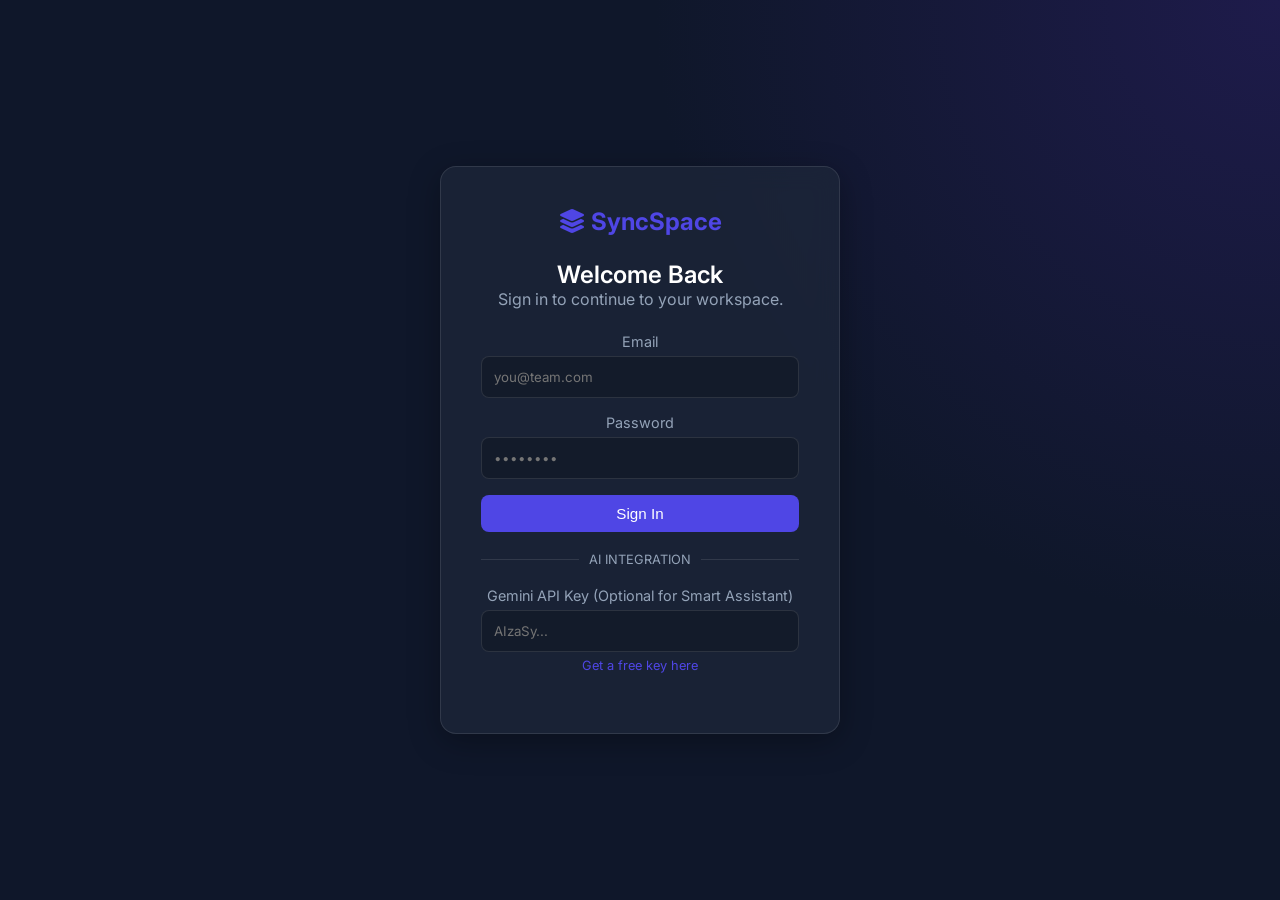
==== team_collab/index.html @ d3731aac "Add files via upload" ====
<!DOCTYPE html>
<html lang="en">
<head>
    <meta charset="UTF-8">
    <meta name="viewport" content="width=device-width, initial-scale=1.0">
    <title>SyncSpace - FinTech Product Delivery</title>
    <link rel="stylesheet" href="styles.css">
    <link href="https://fonts.googleapis.com/css2?family=Inter:wght@300;400;500;600;700&display=swap" rel="stylesheet">
    <link rel="stylesheet" href="https://cdnjs.cloudflare.com/ajax/libs/font-awesome/6.4.0/css/all.min.css">
</head>
<body>
    <div id="app">
        <!-- Auth View -->
        <main id="auth-view" class="view active" aria-label="Authentication">
            <div class="glass-panel auth-panel">
                <div class="logo">
                    <i class="fas fa-layer-group"></i> SyncSpace
                </div>
                <h2>Welcome Back</h2>
                <p>Sign in to continue to your workspace.</p>
                <div id="auth-error" class="error-message" aria-live="polite"></div>
                
                <form id="login-form">
                    <div class="input-group">
                        <label for="email">Email</label>
                        <input type="email" id="email" required autocomplete="email" placeholder="you@team.com">
                    </div>
                    <div class="input-group">
                        <label for="password">Password</label>
                        <input type="password" id="password" required autocomplete="current-password" placeholder="••••••••">
                    </div>
                    <button type="submit" class="btn btn-primary btn-block">Sign In</button>
                </form>
                
                <div class="divider"><span>AI INTEGRATION</span></div>
                
                <div class="input-group">
                    <label for="gemini-key">Gemini API Key (Optional for Smart Assistant)</label>
                    <input type="password" id="gemini-key" placeholder="AIzaSy...">
                </div>
                <p style="font-size: 0.8rem; color: var(--text-muted); margin-top: -10px; margin-bottom: 20px;">
                    <a href="https://aistudio.google.com/app/apikey" target="_blank">Get a free key here</a>
                </p>
            </div>
        </main>

        <!-- Dashboard View -->
        <main id="dashboard-view" class="view" aria-label="Dashboard">
            <nav class="sidebar glass-panel">
                <div class="logo">
                    <i class="fas fa-layer-group"></i> SyncSpace
                </div>
                <ul class="nav-links">
                    <li class="active"><a href="#" aria-label="Board"><i class="fas fa-columns"></i> Board</a></li>
                    <li><a href="#" aria-label="Team"><i class="fas fa-users"></i> Team</a></li>
                    <li><a href="#" aria-label="Settings"><i class="fas fa-cog"></i> Settings</a></li>
                </ul>
                <div class="user-profile">
                    <div class="avatar" id="user-avatar">
                        <i class="fas fa-user"></i>
                    </div>
                    <div class="user-info">
                        <span id="user-name">Loading...</span>
                        <button id="logout-btn" class="btn-text">Sign out</button>
                    </div>
                </div>
            </nav>

            <section class="content">
                <header class="topbar">
                    <div class="search-bar">
                        <i class="fas fa-search"></i>
                        <input type="text" placeholder="Search tasks..." aria-label="Search">
                    </div>
                    <div class="topbar-actions">
                        <button id="new-task-btn" class="btn btn-primary">
                            <i class="fas fa-plus"></i> New Task
                        </button>
                        <button id="toggle-assistant" class="btn btn-icon" aria-label="Toggle Smart Assistant">
                            <i class="fas fa-robot"></i>
                        </button>
                    </div>
                </header>

                <div class="board" id="kanban-board">
                    <div class="column" data-status="todo">
                        <h3 class="column-title">To Do <span class="count">0</span></h3>
                        <div class="task-list" id="list-todo"></div>
                    </div>
                    <div class="column" data-status="in-progress">
                        <h3 class="column-title">In Progress <span class="count">0</span></h3>
                        <div class="task-list" id="list-in-progress"></div>
                    </div>
                    <div class="column" data-status="review">
                        <h3 class="column-title">Review <span class="count">0</span></h3>
                        <div class="task-list" id="list-review"></div>
                    </div>
                    <div class="column" data-status="done">
                        <h3 class="column-title">Done <span class="count">0</span></h3>
                        <div class="task-list" id="list-done"></div>
                    </div>
                </div>
            </section>

            <!-- Smart Assistant Panel -->
            <aside id="assistant-panel" class="assistant-panel glass-panel hidden" aria-label="Smart Assistant">
                <div class="assistant-header">
                    <h3><i class="fas fa-magic"></i> AI Assistant</h3>
                    <button id="close-assistant" class="btn-icon"><i class="fas fa-times"></i></button>
                </div>
                <div class="assistant-messages" id="assistant-messages" aria-live="polite">
                    <div class="message ai">
                        Hi! I'm your SyncSpace AI assistant. I can help you break down tasks or summarize the board.
                    </div>
                </div>
                <div class="assistant-input">
                    <input type="text" id="assistant-query" placeholder="Ask me anything..." aria-label="Assistant input">
                    <button id="send-query" class="btn btn-primary"><i class="fas fa-paper-plane"></i></button>
                </div>
            </aside>
        </main>
    </div>

    <!-- Modals -->
    <div id="task-modal" class="modal hidden" aria-modal="true" role="dialog">
        <div class="modal-content glass-panel">
            <span class="close-modal">&times;</span>
            <h2 id="modal-title">Create Task</h2>
            <form id="task-form">
                <div class="input-group">
                    <label for="task-title">Title</label>
                    <input type="text" id="task-title" required>
                </div>
                <div class="input-group">
                    <label for="task-desc">Description</label>
                    <textarea id="task-desc" rows="3"></textarea>
                </div>
                <div class="input-group">
                    <label for="task-status">Status</label>
                    <select id="task-status">
                        <option value="todo">To Do</option>
                        <option value="in-progress">In Progress</option>
                        <option value="review">Review</option>
                        <option value="done">Done</option>
                    </select>
                </div>
                <div class="modal-actions">
                    <button type="button" class="btn btn-outline" id="ai-generate-desc">
                        <i class="fas fa-magic"></i> Auto-generate
                    </button>
                    <button type="submit" class="btn btn-primary">Save Task</button>
                </div>
            </form>
        </div>
    </div>

    <!-- App Logic -->
    <script src="app.js"></script>
</body>
</html>
---- team_collab/styles.css ----
/* Modern UI Design System */
:root {
    --primary: #4F46E5;
    --primary-hover: #4338CA;
    --bg-color: #0F172A;
    --surface: rgba(30, 41, 59, 0.7);
    --surface-border: rgba(255, 255, 255, 0.1);
    --text-main: #F8FAFC;
    --text-muted: #94A3B8;
    --danger: #EF4444;
    --success: #10B981;
    --warning: #F59E0B;
    
    /* Kanban Columns */
    --col-todo: rgba(148, 163, 184, 0.2);
    --col-progress: rgba(56, 189, 248, 0.2);
    --col-review: rgba(245, 158, 11, 0.2);
    --col-done: rgba(16, 185, 129, 0.2);
    
    --radius-lg: 16px;
    --radius-md: 8px;
    --transition: all 0.2s ease-in-out;
}

* {
    box-sizing: border-box;
    margin: 0;
    padding: 0;
}

body {
    font-family: 'Inter', sans-serif;
    background: var(--bg-color);
    background-image: radial-gradient(circle at top right, #1E1B4B 0%, transparent 40%),
                      radial-gradient(circle at bottom left, #0F172A 0%, transparent 40%);
    color: var(--text-main);
    min-height: 100vh;
    display: flex;
    overflow: hidden;
}

/* Typography */
h1, h2, h3, h4 { color: #fff; font-weight: 600; }
a { color: var(--primary); text-decoration: none; }

/* Layout Views */
.view {
    display: none;
    width: 100vw;
    height: 100vh;
}
.view.active {
    display: flex;
    animation: fadeIn 0.4s ease-out;
}
.hidden { display: none !important; }

/* Utilities */
.glass-panel {
    background: var(--surface);
    backdrop-filter: blur(12px);
    -webkit-backdrop-filter: blur(12px);
    border: 1px solid var(--surface-border);
    border-radius: var(--radius-lg);
    box-shadow: 0 8px 32px rgba(0, 0, 0, 0.3);
}

.btn {
    padding: 10px 16px;
    border-radius: var(--radius-md);
    border: none;
    font-weight: 500;
    cursor: pointer;
    transition: var(--transition);
    display: inline-flex;
    align-items: center;
    justify-content: center;
    gap: 8px;
    font-size: 0.95rem;
}
.btn-primary {
    background: var(--primary);
    color: white;
}
.btn-primary:hover {
    background: var(--primary-hover);
    transform: translateY(-1px);
    box-shadow: 0 4px 12px rgba(79, 70, 229, 0.3);
}
.btn-outline {
    background: transparent;
    border: 1px solid var(--surface-border);
    color: var(--text-main);
}
.btn-outline:hover {
    background: rgba(255, 255, 255, 0.05);
}
.btn-block { width: 100%; }
.btn-icon, .btn-text {
    background: transparent; border: none; color: var(--text-main); cursor: pointer;
}
.btn-text { color: var(--text-muted); font-size: 0.85rem; }
.btn-text:hover { color: var(--danger); }

/* Forms */
.input-group { margin-bottom: 16px; }
.input-group label {
    display: block; margin-bottom: 6px; font-size: 0.9rem; color: var(--text-muted);
}
.input-group input, .input-group textarea, .input-group select {
    width: 100%;
    padding: 12px;
    background: rgba(0, 0, 0, 0.2);
    border: 1px solid var(--surface-border);
    border-radius: var(--radius-md);
    color: white;
    font-family: inherit;
    transition: var(--transition);
}
.input-group input:focus, .input-group textarea:focus {
    outline: none;
    border-color: var(--primary);
    box-shadow: 0 0 0 2px rgba(79, 70, 229, 0.2);
}

/* Auth View */
#auth-view { justify-content: center; align-items: center; }
.auth-panel { padding: 40px; width: 100%; max-width: 400px; text-align: center; }
.auth-panel .logo { font-size: 1.5rem; font-weight: 700; margin-bottom: 24px; color: var(--primary); }
.auth-panel p { color: var(--text-muted); margin-bottom: 24px; }
.divider { display: flex; align-items: center; margin: 20px 0; color: var(--text-muted); font-size: 0.8rem; }
.divider::before, .divider::after { content: ''; flex: 1; border-bottom: 1px solid var(--surface-border); }
.divider span { padding: 0 10px; }

/* Dashboard Layout */
.sidebar {
    width: 260px;
    margin: 16px;
    padding: 24px 16px;
    display: flex;
    flex-direction: column;
}
.sidebar .logo { font-size: 1.25rem; font-weight: 700; margin-bottom: 32px; padding-left: 12px; }
.nav-links { list-style: none; flex: 1; }
.nav-links li a {
    display: flex; align-items: center; gap: 12px; padding: 12px;
    color: var(--text-muted); border-radius: var(--radius-md); transition: var(--transition);
}
.nav-links li.active a, .nav-links li a:hover {
    background: rgba(255, 255, 255, 0.05); color: white;
}
.user-profile {
    display: flex; align-items: center; gap: 12px; padding: 12px;
    border-top: 1px solid var(--surface-border); margin-top: auto;
}
.avatar { width: 36px; height: 36px; border-radius: 50%; background: var(--primary); display: flex; align-items: center; justify-content: center; font-size: 1.1rem; }

.content {
    flex: 1; display: flex; flex-direction: column; padding: 16px 16px 16px 0;
}
.topbar {
    display: flex; justify-content: space-between; align-items: center; margin-bottom: 24px;
}
.search-bar {
    display: flex; align-items: center; background: var(--surface); padding: 8px 16px;
    border-radius: 20px; border: 1px solid var(--surface-border); width: 300px; gap: 10px;
}
.search-bar input { background: transparent; border: none; color: white; outline: none; width: 100%; }
.topbar-actions { display: flex; gap: 12px; }

/* Kanban Board */
.board {
    display: flex; gap: 20px; flex: 1; overflow-x: auto; padding-bottom: 10px;
}
.column {
    flex: 1; min-width: 280px; background: var(--surface); border-radius: var(--radius-lg);
    display: flex; flex-direction: column; padding: 16px; border: 1px solid var(--surface-border);
}
.column-title {
    display: flex; justify-content: space-between; align-items: center; font-size: 1rem; margin-bottom: 16px; padding-bottom: 8px; border-bottom: 1px solid var(--surface-border);
}
.column-title .count {
    background: rgba(255,255,255,0.1); padding: 2px 8px; border-radius: 12px; font-size: 0.8rem;
}
.task-list { flex: 1; overflow-y: auto; display: flex; flex-direction: column; gap: 12px; min-height: 50px; }

/* Tasks */
.task-card {
    background: rgba(30, 41, 59, 0.9); border: 1px solid var(--surface-border);
    padding: 16px; border-radius: var(--radius-md); cursor: grab;
    transition: transform 0.2s, box-shadow 0.2s;
}
.task-card:hover { transform: translateY(-2px); box-shadow: 0 4px 12px rgba(0,0,0,0.2); }
.task-card:active { cursor: grabbing; }
.task-card h4 { font-size: 0.95rem; margin-bottom: 6px; }
.task-card p { font-size: 0.85rem; color: var(--text-muted); margin-bottom: 12px; display: -webkit-box; -webkit-line-clamp: 2; -webkit-box-orient: vertical; overflow: hidden; }
.task-meta { display: flex; justify-content: space-between; font-size: 0.75rem; color: var(--text-muted); }

/* Drag & Drop Visuals */
.task-list.drag-over { background: rgba(255,255,255,0.02); border-radius: var(--radius-md); }
.task-card.dragging { opacity: 0.5; }

/* Smart Assistant */
.assistant-panel {
    position: fixed; right: 24px; bottom: 24px; width: 350px; height: 500px;
    display: flex; flex-direction: column; z-index: 100;
}
.assistant-header {
    display: flex; justify-content: space-between; padding: 16px; border-bottom: 1px solid var(--surface-border);
}
.assistant-messages {
    flex: 1; padding: 16px; overflow-y: auto; display: flex; flex-direction: column; gap: 12px;
}
.message { padding: 12px; border-radius: 12px; max-width: 85%; font-size: 0.9rem; line-height: 1.4; }
.message.ai { background: rgba(79, 70, 229, 0.2); align-self: flex-start; border-bottom-left-radius: 4px; }
.message.user { background: rgba(255, 255, 255, 0.1); align-self: flex-end; border-bottom-right-radius: 4px; }
.assistant-input {
    display: flex; padding: 12px; border-top: 1px solid var(--surface-border); gap: 8px;
}
.assistant-input input {
    flex: 1; background: rgba(0,0,0,0.2); border: 1px solid var(--surface-border);
    border-radius: 20px; padding: 8px 16px; color: white; outline: none;
}

/* Modals */
.modal {
    position: fixed; top: 0; left: 0; width: 100vw; height: 100vh;
    background: rgba(0,0,0,0.5); display: flex; justify-content: center; align-items: center; z-index: 1000;
}
.modal-content {
    width: 100%; max-width: 500px; padding: 32px; position: relative; animation: slideUp 0.3s ease-out;
}
.close-modal {
    position: absolute; top: 16px; right: 24px; font-size: 1.5rem; cursor: pointer; color: var(--text-muted);
}
.modal-actions { display: flex; justify-content: space-between; margin-top: 24px; }

/* Animations */
@keyframes fadeIn { from { opacity: 0; } to { opacity: 1; } }
@keyframes slideUp { from { transform: translateY(20px); opacity: 0; } to { transform: translateY(0); opacity: 1; } }

/* Responsive */
@media (max-width: 768px) {
    .board { flex-direction: column; overflow-y: auto; }
    .column { min-height: 300px; }
    .sidebar { position: fixed; transform: translateX(-100%); z-index: 50; }
}
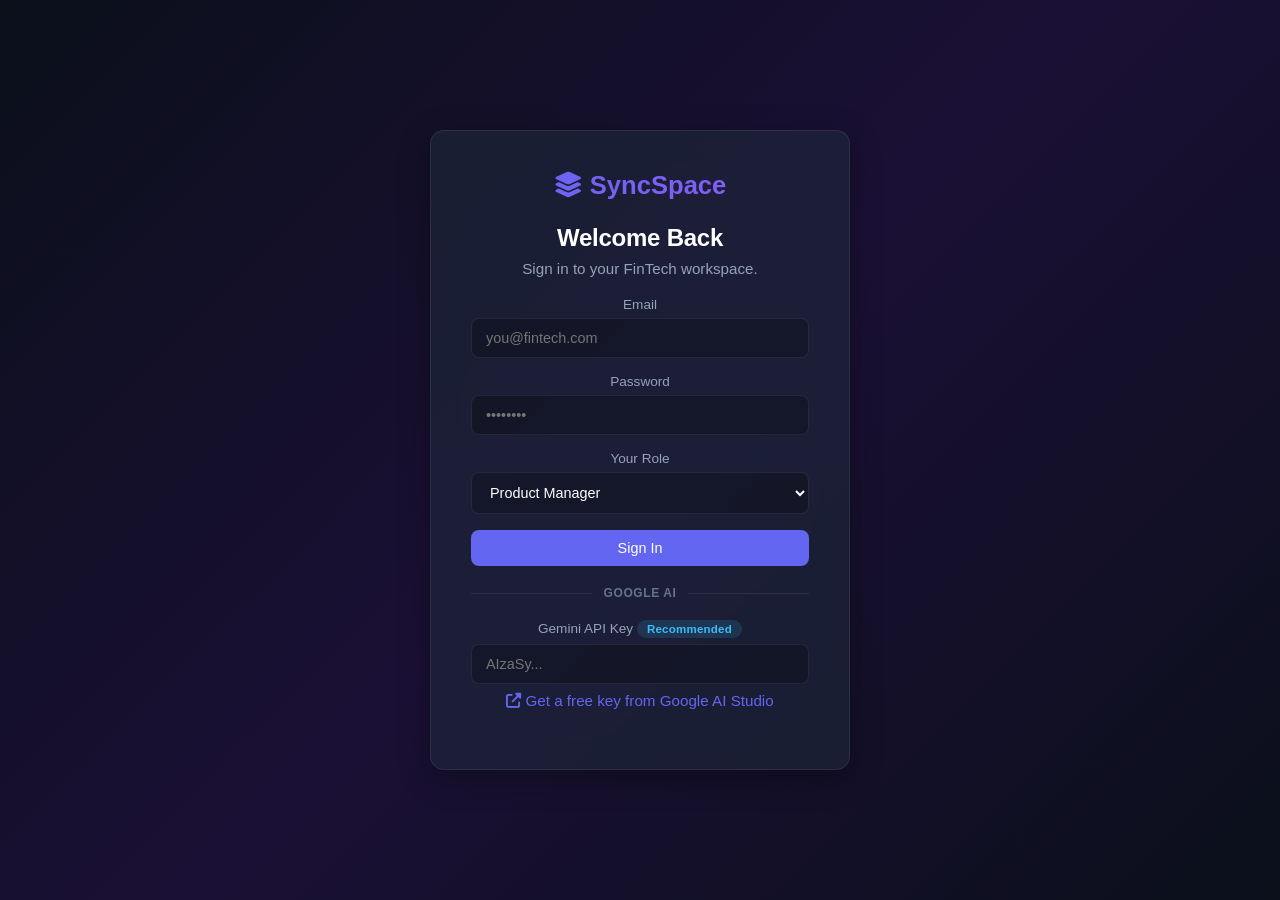
==== commit 0f1d016d: "Add files via upload Added new features and Gemini AI API Key for making the assistant real" ====
--- a/team_collab/index.html
+++ b/team_collab/index.html
@@ -3,156 +3,272 @@
 <head>
     <meta charset="UTF-8">
     <meta name="viewport" content="width=device-width, initial-scale=1.0">
-    <title>SyncSpace - FinTech Product Delivery</title>
+    <meta name="description" content="SyncSpace - FinTech Product Delivery Collaboration Tool for agile teams.">
+    <meta http-equiv="Content-Security-Policy" content="default-src 'self'; script-src 'self'; style-src 'self' https://fonts.googleapis.com https://cdnjs.cloudflare.com 'unsafe-inline'; font-src https://fonts.gstatic.com https://cdnjs.cloudflare.com; connect-src https://generativelanguage.googleapis.com https://translation.googleapis.com; img-src 'self' data:;">
+    <title>SyncSpace — FinTech Product Delivery Hub</title>
     <link rel="stylesheet" href="styles.css">
     <link href="https://fonts.googleapis.com/css2?family=Inter:wght@300;400;500;600;700&display=swap" rel="stylesheet">
     <link rel="stylesheet" href="https://cdnjs.cloudflare.com/ajax/libs/font-awesome/6.4.0/css/all.min.css">
 </head>
 <body>
     <div id="app">
-        <!-- Auth View -->
+
+        <!-- ======================== AUTH VIEW ======================== -->
         <main id="auth-view" class="view active" aria-label="Authentication">
             <div class="glass-panel auth-panel">
-                <div class="logo">
-                    <i class="fas fa-layer-group"></i> SyncSpace
-                </div>
-                <h2>Welcome Back</h2>
-                <p>Sign in to continue to your workspace.</p>
-                <div id="auth-error" class="error-message" aria-live="polite"></div>
-                
-                <form id="login-form">
+                <div class="logo"><i class="fas fa-layer-group"></i> SyncSpace</div>
+                <h1 class="auth-heading">Welcome Back</h1>
+                <p>Sign in to your FinTech workspace.</p>
+                <div id="auth-error" class="error-message" role="alert" aria-live="assertive"></div>
+
+                <form id="login-form" novalidate>
                     <div class="input-group">
-                        <label for="email">Email</label>
-                        <input type="email" id="email" required autocomplete="email" placeholder="you@team.com">
+                        <label for="login-email">Email</label>
+                        <input type="email" id="login-email" required autocomplete="email" placeholder="you@fintech.com" aria-required="true">
                     </div>
                     <div class="input-group">
-                        <label for="password">Password</label>
-                        <input type="password" id="password" required autocomplete="current-password" placeholder="••••••••">
-                    </div>
-                    <button type="submit" class="btn btn-primary btn-block">Sign In</button>
+                        <label for="login-password">Password</label>
+                        <input type="password" id="login-password" required autocomplete="current-password" placeholder="••••••••" minlength="6" aria-required="true">
+                    </div>
+                    <div class="input-group">
+                        <label for="login-role">Your Role</label>
+                        <select id="login-role" aria-required="true">
+                            <option value="product-manager">Product Manager</option>
+                            <option value="developer">Full-Stack Developer</option>
+                            <option value="compliance-officer">Compliance Officer</option>
+                            <option value="sre">Site Reliability Engineer</option>
+                        </select>
+                    </div>
+                    <button type="submit" id="login-submit-btn" class="btn btn-primary btn-block">Sign In</button>
                 </form>
-                
-                <div class="divider"><span>AI INTEGRATION</span></div>
-                
-                <div class="input-group">
-                    <label for="gemini-key">Gemini API Key (Optional for Smart Assistant)</label>
-                    <input type="password" id="gemini-key" placeholder="AIzaSy...">
-                </div>
-                <p style="font-size: 0.8rem; color: var(--text-muted); margin-top: -10px; margin-bottom: 20px;">
-                    <a href="https://aistudio.google.com/app/apikey" target="_blank">Get a free key here</a>
+
+                <div class="divider"><span>GOOGLE AI</span></div>
+                <div class="input-group">
+                    <label for="gemini-key">Gemini API Key <span class="badge badge-info">Recommended</span></label>
+                    <input type="password" id="gemini-key" placeholder="AIzaSy..." autocomplete="off">
+                </div>
+                <p class="hint-text">
+                    <a href="https://aistudio.google.com/app/apikey" target="_blank" rel="noopener noreferrer"><i class="fas fa-external-link-alt"></i> Get a free key from Google AI Studio</a>
                 </p>
             </div>
         </main>
 
-        <!-- Dashboard View -->
+        <!-- ======================== DASHBOARD VIEW ======================== -->
         <main id="dashboard-view" class="view" aria-label="Dashboard">
-            <nav class="sidebar glass-panel">
-                <div class="logo">
-                    <i class="fas fa-layer-group"></i> SyncSpace
-                </div>
-                <ul class="nav-links">
-                    <li class="active"><a href="#" aria-label="Board"><i class="fas fa-columns"></i> Board</a></li>
-                    <li><a href="#" aria-label="Team"><i class="fas fa-users"></i> Team</a></li>
-                    <li><a href="#" aria-label="Settings"><i class="fas fa-cog"></i> Settings</a></li>
+            <nav class="sidebar glass-panel" aria-label="Main Navigation">
+                <div class="logo"><i class="fas fa-layer-group"></i> SyncSpace</div>
+                <ul class="nav-links" role="tablist">
+                    <li role="tab" aria-selected="true" class="active" data-page="board"><a href="#board" id="nav-board"><i class="fas fa-columns"></i> Board</a></li>
+                    <li role="tab" aria-selected="false" data-page="team"><a href="#team" id="nav-team"><i class="fas fa-users"></i> Team</a></li>
+                    <li role="tab" aria-selected="false" data-page="settings"><a href="#settings" id="nav-settings"><i class="fas fa-cog"></i> Settings</a></li>
                 </ul>
                 <div class="user-profile">
-                    <div class="avatar" id="user-avatar">
-                        <i class="fas fa-user"></i>
-                    </div>
+                    <div class="avatar" id="user-avatar"><i class="fas fa-user"></i></div>
                     <div class="user-info">
                         <span id="user-name">Loading...</span>
-                        <button id="logout-btn" class="btn-text">Sign out</button>
+                        <span id="user-role" class="user-role-label"></span>
+                        <button id="logout-btn" class="btn-text" aria-label="Sign out">Sign out</button>
                     </div>
                 </div>
             </nav>
 
-            <section class="content">
+            <section class="content" id="content-area">
+
+                <!-- ---- TOPBAR ---- -->
                 <header class="topbar">
                     <div class="search-bar">
-                        <i class="fas fa-search"></i>
-                        <input type="text" placeholder="Search tasks..." aria-label="Search">
+                        <i class="fas fa-search" aria-hidden="true"></i>
+                        <input type="text" id="search-input" placeholder="Search tasks or @mention..." aria-label="Search tasks">
                     </div>
                     <div class="topbar-actions">
-                        <button id="new-task-btn" class="btn btn-primary">
-                            <i class="fas fa-plus"></i> New Task
-                        </button>
-                        <button id="toggle-assistant" class="btn btn-icon" aria-label="Toggle Smart Assistant">
-                            <i class="fas fa-robot"></i>
-                        </button>
+                        <button id="new-task-btn" class="btn btn-primary"><i class="fas fa-plus"></i> New Task</button>
+                        <button id="toggle-assistant" class="btn btn-accent" aria-label="Toggle Gemini AI Assistant"><i class="fas fa-robot"></i> AI</button>
                     </div>
                 </header>
 
-                <div class="board" id="kanban-board">
-                    <div class="column" data-status="todo">
-                        <h3 class="column-title">To Do <span class="count">0</span></h3>
-                        <div class="task-list" id="list-todo"></div>
-                    </div>
-                    <div class="column" data-status="in-progress">
-                        <h3 class="column-title">In Progress <span class="count">0</span></h3>
-                        <div class="task-list" id="list-in-progress"></div>
-                    </div>
-                    <div class="column" data-status="review">
-                        <h3 class="column-title">Review <span class="count">0</span></h3>
-                        <div class="task-list" id="list-review"></div>
-                    </div>
-                    <div class="column" data-status="done">
-                        <h3 class="column-title">Done <span class="count">0</span></h3>
-                        <div class="task-list" id="list-done"></div>
-                    </div>
-                </div>
+                <!-- ---- PAGE: BOARD ---- -->
+                <div class="page active" id="page-board" role="tabpanel" aria-labelledby="nav-board">
+                    <div class="board" id="kanban-board">
+                        <div class="column col-todo" data-status="todo">
+                            <h3 class="column-title"><span class="col-dot dot-todo"></span> To Do <span class="count" id="count-todo">0</span></h3>
+                            <div class="task-list" id="list-todo" role="list" aria-label="To Do tasks"></div>
+                        </div>
+                        <div class="column col-progress" data-status="in-progress">
+                            <h3 class="column-title"><span class="col-dot dot-progress"></span> In Progress <span class="count" id="count-in-progress">0</span></h3>
+                            <div class="task-list" id="list-in-progress" role="list" aria-label="In Progress tasks"></div>
+                        </div>
+                        <div class="column col-review" data-status="review">
+                            <h3 class="column-title"><span class="col-dot dot-review"></span> Review <span class="count" id="count-review">0</span></h3>
+                            <div class="task-list" id="list-review" role="list" aria-label="Review tasks"></div>
+                        </div>
+                        <div class="column col-done" data-status="done">
+                            <h3 class="column-title"><span class="col-dot dot-done"></span> Done <span class="count" id="count-done">0</span></h3>
+                            <div class="task-list" id="list-done" role="list" aria-label="Done tasks"></div>
+                        </div>
+                    </div>
+                </div>
+
+                <!-- ---- PAGE: TEAM ---- -->
+                <div class="page" id="page-team" role="tabpanel" aria-labelledby="nav-team">
+                    <h2 class="page-heading"><i class="fas fa-users"></i> Team Members</h2>
+                    <p class="page-subtitle">Your FinTech collaboration squad.</p>
+                    <div class="team-grid" id="team-grid">
+                        <!-- Populated by JS -->
+                    </div>
+
+                    <h2 class="page-heading mt-32"><i class="fas fa-history"></i> Activity Log</h2>
+                    <div class="activity-log glass-panel" id="activity-log" aria-live="polite">
+                        <!-- Populated by JS -->
+                    </div>
+                </div>
+
+                <!-- ---- PAGE: SETTINGS ---- -->
+                <div class="page" id="page-settings" role="tabpanel" aria-labelledby="nav-settings">
+                    <h2 class="page-heading"><i class="fas fa-cog"></i> Settings</h2>
+                    <p class="page-subtitle">Configure your SyncSpace workspace.</p>
+
+                    <div class="settings-grid">
+                        <div class="settings-card glass-panel">
+                            <h3><i class="fas fa-key"></i> Gemini API Key</h3>
+                            <p>Update your Google Gemini API key for the AI Smart Assistant.</p>
+                            <div class="input-group">
+                                <input type="password" id="settings-gemini-key" placeholder="AIzaSy..." autocomplete="off">
+                            </div>
+                            <button id="save-gemini-key" class="btn btn-primary">Save Key</button>
+                            <span id="key-status" class="key-status"></span>
+                        </div>
+
+                        <div class="settings-card glass-panel">
+                            <h3><i class="fas fa-language"></i> Google Translate</h3>
+                            <p>Enable real-time translation of task descriptions using Google Cloud Translation API for global FinTech teams.</p>
+                            <div class="input-group">
+                                <label for="translate-lang">Translate tasks to:</label>
+                                <select id="translate-lang">
+                                    <option value="">Disabled</option>
+                                    <option value="es">Spanish</option>
+                                    <option value="fr">French</option>
+                                    <option value="de">German</option>
+                                    <option value="hi">Hindi</option>
+                                    <option value="ja">Japanese</option>
+                                    <option value="zh">Chinese (Simplified)</option>
+                                </select>
+                            </div>
+                        </div>
+
+                        <div class="settings-card glass-panel">
+                            <h3><i class="fas fa-shield-alt"></i> Security</h3>
+                            <p>Content Security Policy (CSP) headers are enforced to prevent XSS and injection attacks. All user inputs are sanitized on render.</p>
+                            <div class="security-badges">
+                                <span class="badge badge-success"><i class="fas fa-check"></i> CSP Active</span>
+                                <span class="badge badge-success"><i class="fas fa-check"></i> XSS Protection</span>
+                                <span class="badge badge-success"><i class="fas fa-check"></i> Input Sanitization</span>
+                                <span class="badge badge-success"><i class="fas fa-check"></i> Prompt Injection Guard</span>
+                            </div>
+                        </div>
+
+                        <div class="settings-card glass-panel">
+                            <h3><i class="fas fa-database"></i> Data Management</h3>
+                            <p>Your data is stored locally in the browser. Export or clear all workspace data.</p>
+                            <div class="settings-actions">
+                                <button id="export-data" class="btn btn-outline"><i class="fas fa-download"></i> Export JSON</button>
+                                <button id="clear-data" class="btn btn-danger"><i class="fas fa-trash"></i> Clear All Data</button>
+                            </div>
+                        </div>
+                    </div>
+                </div>
+
             </section>
 
-            <!-- Smart Assistant Panel -->
-            <aside id="assistant-panel" class="assistant-panel glass-panel hidden" aria-label="Smart Assistant">
+            <!-- ---- SMART ASSISTANT PANEL ---- -->
+            <aside id="assistant-panel" class="assistant-panel glass-panel hidden" aria-label="Gemini AI Smart Assistant">
                 <div class="assistant-header">
-                    <h3><i class="fas fa-magic"></i> AI Assistant</h3>
-                    <button id="close-assistant" class="btn-icon"><i class="fas fa-times"></i></button>
+                    <h3><i class="fas fa-robot"></i> Gemini AI Assistant</h3>
+                    <button id="close-assistant" class="btn-icon" aria-label="Close assistant"><i class="fas fa-times"></i></button>
                 </div>
                 <div class="assistant-messages" id="assistant-messages" aria-live="polite">
                     <div class="message ai">
-                        Hi! I'm your SyncSpace AI assistant. I can help you break down tasks or summarize the board.
+                        <strong>Hi!</strong> I'm your SyncSpace AI assistant powered by <strong>Google Gemini</strong>. I can:<br>
+                        • Summarize the board<br>
+                        • Break down tasks into sub-tasks<br>
+                        • Translate tasks for global teams<br>
+                        • Detect compliance risks<br>
+                        Type a message to get started!
                     </div>
                 </div>
                 <div class="assistant-input">
-                    <input type="text" id="assistant-query" placeholder="Ask me anything..." aria-label="Assistant input">
-                    <button id="send-query" class="btn btn-primary"><i class="fas fa-paper-plane"></i></button>
+                    <input type="text" id="assistant-query" placeholder="Ask Gemini anything..." aria-label="Chat with Gemini AI">
+                    <button id="send-query" class="btn btn-primary" aria-label="Send message"><i class="fas fa-paper-plane"></i></button>
                 </div>
             </aside>
         </main>
     </div>
 
-    <!-- Modals -->
-    <div id="task-modal" class="modal hidden" aria-modal="true" role="dialog">
+    <!-- ======================== MODALS ======================== -->
+
+    <!-- Create/Edit Task Modal -->
+    <div id="task-modal" class="modal hidden" aria-modal="true" role="dialog" aria-labelledby="modal-title">
         <div class="modal-content glass-panel">
-            <span class="close-modal">&times;</span>
+            <button class="close-modal" aria-label="Close modal">&times;</button>
             <h2 id="modal-title">Create Task</h2>
-            <form id="task-form">
+            <form id="task-form" novalidate>
                 <div class="input-group">
                     <label for="task-title">Title</label>
-                    <input type="text" id="task-title" required>
+                    <input type="text" id="task-title" required maxlength="120" aria-required="true">
                 </div>
                 <div class="input-group">
                     <label for="task-desc">Description</label>
-                    <textarea id="task-desc" rows="3"></textarea>
-                </div>
-                <div class="input-group">
-                    <label for="task-status">Status</label>
-                    <select id="task-status">
-                        <option value="todo">To Do</option>
-                        <option value="in-progress">In Progress</option>
-                        <option value="review">Review</option>
-                        <option value="done">Done</option>
+                    <textarea id="task-desc" rows="3" maxlength="2000"></textarea>
+                </div>
+                <div class="form-row">
+                    <div class="input-group flex-1">
+                        <label for="task-status">Status</label>
+                        <select id="task-status">
+                            <option value="todo">To Do</option>
+                            <option value="in-progress">In Progress</option>
+                            <option value="review">Review</option>
+                            <option value="done">Done</option>
+                        </select>
+                    </div>
+                    <div class="input-group flex-1">
+                        <label for="task-priority">Priority</label>
+                        <select id="task-priority">
+                            <option value="low">Low</option>
+                            <option value="medium" selected>Medium</option>
+                            <option value="high">High</option>
+                            <option value="critical">Critical</option>
+                        </select>
+                    </div>
+                </div>
+                <div class="input-group">
+                    <label for="task-assignee">Assign To</label>
+                    <select id="task-assignee">
+                        <!-- Populated by JS with team members -->
                     </select>
                 </div>
+                <div class="input-group">
+                    <label for="task-tags">Tag Members (comma separated @names)</label>
+                    <input type="text" id="task-tags" placeholder="@ananya, @rahul" maxlength="200">
+                </div>
                 <div class="modal-actions">
-                    <button type="button" class="btn btn-outline" id="ai-generate-desc">
-                        <i class="fas fa-magic"></i> Auto-generate
-                    </button>
+                    <button type="button" class="btn btn-accent" id="ai-generate-desc"><i class="fas fa-magic"></i> AI Generate</button>
                     <button type="submit" class="btn btn-primary">Save Task</button>
                 </div>
             </form>
         </div>
     </div>
+
+    <!-- Task Detail Modal -->
+    <div id="detail-modal" class="modal hidden" aria-modal="true" role="dialog" aria-labelledby="detail-modal-title">
+        <div class="modal-content glass-panel modal-wide">
+            <button class="close-detail-modal" aria-label="Close modal">&times;</button>
+            <div id="detail-modal-body">
+                <!-- Populated by JS -->
+            </div>
+        </div>
+    </div>
+
+    <!-- Toast Container -->
+    <div id="toast-container" aria-live="polite" aria-atomic="true"></div>
 
     <!-- App Logic -->
     <script src="app.js"></script>
--- a/team_collab/styles.css
+++ b/team_collab/styles.css
@@ -1,247 +1,358 @@
-/* Modern UI Design System */
+/* ===================================================================
+   SyncSpace Design System — FinTech Product Delivery Hub
+   Modern glassmorphism with premium micro-animations.
+   =================================================================== */
+
+/* --- Design Tokens --- */
 :root {
-    --primary: #4F46E5;
-    --primary-hover: #4338CA;
-    --bg-color: #0F172A;
-    --surface: rgba(30, 41, 59, 0.7);
-    --surface-border: rgba(255, 255, 255, 0.1);
-    --text-main: #F8FAFC;
+    --primary: #6366F1;
+    --primary-hover: #4F46E5;
+    --primary-glow: rgba(99, 102, 241, 0.25);
+    --accent: #8B5CF6;
+    --accent-hover: #7C3AED;
+
+    --bg-color: #0B0F1A;
+    --bg-gradient: linear-gradient(135deg, #0B0F1A 0%, #1A1035 50%, #0B0F1A 100%);
+    --surface: rgba(30, 41, 59, 0.6);
+    --surface-hover: rgba(30, 41, 59, 0.85);
+    --surface-border: rgba(255, 255, 255, 0.08);
+    --surface-border-hover: rgba(255, 255, 255, 0.15);
+
+    --text-main: #F1F5F9;
     --text-muted: #94A3B8;
+    --text-dim: #64748B;
+
     --danger: #EF4444;
+    --danger-bg: rgba(239, 68, 68, 0.15);
     --success: #10B981;
+    --success-bg: rgba(16, 185, 129, 0.15);
     --warning: #F59E0B;
-    
-    /* Kanban Columns */
-    --col-todo: rgba(148, 163, 184, 0.2);
-    --col-progress: rgba(56, 189, 248, 0.2);
-    --col-review: rgba(245, 158, 11, 0.2);
-    --col-done: rgba(16, 185, 129, 0.2);
-    
-    --radius-lg: 16px;
+    --warning-bg: rgba(245, 158, 11, 0.15);
+    --info: #38BDF8;
+    --info-bg: rgba(56, 189, 248, 0.15);
+
+    --priority-low: #94A3B8;
+    --priority-medium: #F59E0B;
+    --priority-high: #F97316;
+    --priority-critical: #EF4444;
+
+    --radius-xl: 20px;
+    --radius-lg: 14px;
     --radius-md: 8px;
-    --transition: all 0.2s ease-in-out;
-}
-
-* {
-    box-sizing: border-box;
-    margin: 0;
-    padding: 0;
-}
+    --radius-sm: 4px;
+
+    --shadow-sm: 0 2px 8px rgba(0,0,0,0.2);
+    --shadow-md: 0 8px 32px rgba(0,0,0,0.3);
+    --shadow-lg: 0 16px 48px rgba(0,0,0,0.4);
+    --shadow-glow: 0 0 20px var(--primary-glow);
+
+    --transition-fast: all 0.15s ease;
+    --transition: all 0.25s cubic-bezier(0.4, 0, 0.2, 1);
+    --transition-slow: all 0.4s cubic-bezier(0.4, 0, 0.2, 1);
+}
+
+/* --- Reset & Base --- */
+*, *::before, *::after { box-sizing: border-box; margin: 0; padding: 0; }
 
 body {
-    font-family: 'Inter', sans-serif;
+    font-family: 'Inter', -apple-system, BlinkMacSystemFont, sans-serif;
     background: var(--bg-color);
-    background-image: radial-gradient(circle at top right, #1E1B4B 0%, transparent 40%),
-                      radial-gradient(circle at bottom left, #0F172A 0%, transparent 40%);
+    background-image: var(--bg-gradient);
     color: var(--text-main);
     min-height: 100vh;
     display: flex;
     overflow: hidden;
-}
-
-/* Typography */
-h1, h2, h3, h4 { color: #fff; font-weight: 600; }
-a { color: var(--primary); text-decoration: none; }
-
-/* Layout Views */
-.view {
-    display: none;
-    width: 100vw;
-    height: 100vh;
-}
-.view.active {
-    display: flex;
-    animation: fadeIn 0.4s ease-out;
-}
+    -webkit-font-smoothing: antialiased;
+    -moz-osx-font-smoothing: grayscale;
+}
+
+h1, h2, h3, h4 { color: #fff; font-weight: 600; letter-spacing: -0.01em; }
+a { color: var(--primary); text-decoration: none; transition: var(--transition-fast); }
+a:hover { color: var(--accent); }
+a:focus-visible, button:focus-visible, input:focus-visible, select:focus-visible, textarea:focus-visible {
+    outline: 2px solid var(--primary);
+    outline-offset: 2px;
+}
+
+/* --- Layout Views --- */
+.view { display: none; width: 100vw; height: 100vh; }
+.view.active { display: flex; animation: fadeIn 0.5s ease-out; }
 .hidden { display: none !important; }
 
-/* Utilities */
+/* --- Utilities --- */
 .glass-panel {
     background: var(--surface);
-    backdrop-filter: blur(12px);
-    -webkit-backdrop-filter: blur(12px);
+    backdrop-filter: blur(16px);
+    -webkit-backdrop-filter: blur(16px);
     border: 1px solid var(--surface-border);
     border-radius: var(--radius-lg);
-    box-shadow: 0 8px 32px rgba(0, 0, 0, 0.3);
-}
-
+    box-shadow: var(--shadow-md);
+}
+.mt-32 { margin-top: 32px; }
+.flex-1 { flex: 1; }
+
+/* --- Buttons --- */
 .btn {
-    padding: 10px 16px;
-    border-radius: var(--radius-md);
-    border: none;
-    font-weight: 500;
-    cursor: pointer;
-    transition: var(--transition);
-    display: inline-flex;
-    align-items: center;
-    justify-content: center;
-    gap: 8px;
-    font-size: 0.95rem;
-}
-.btn-primary {
-    background: var(--primary);
-    color: white;
-}
-.btn-primary:hover {
-    background: var(--primary-hover);
-    transform: translateY(-1px);
-    box-shadow: 0 4px 12px rgba(79, 70, 229, 0.3);
-}
-.btn-outline {
-    background: transparent;
-    border: 1px solid var(--surface-border);
-    color: var(--text-main);
-}
-.btn-outline:hover {
-    background: rgba(255, 255, 255, 0.05);
-}
+    padding: 10px 18px; border-radius: var(--radius-md); border: none;
+    font-weight: 500; cursor: pointer; transition: var(--transition);
+    display: inline-flex; align-items: center; justify-content: center;
+    gap: 8px; font-size: 0.9rem; font-family: inherit;
+}
+.btn:active { transform: scale(0.97); }
+.btn-primary { background: var(--primary); color: #fff; }
+.btn-primary:hover { background: var(--primary-hover); transform: translateY(-1px); box-shadow: var(--shadow-glow); }
+.btn-accent { background: var(--accent); color: #fff; }
+.btn-accent:hover { background: var(--accent-hover); transform: translateY(-1px); }
+.btn-outline { background: transparent; border: 1px solid var(--surface-border); color: var(--text-main); }
+.btn-outline:hover { background: rgba(255,255,255,0.05); border-color: var(--surface-border-hover); }
+.btn-danger { background: var(--danger); color: #fff; }
+.btn-danger:hover { background: #DC2626; }
 .btn-block { width: 100%; }
-.btn-icon, .btn-text {
-    background: transparent; border: none; color: var(--text-main); cursor: pointer;
-}
-.btn-text { color: var(--text-muted); font-size: 0.85rem; }
+.btn-sm { padding: 6px 12px; font-size: 0.8rem; }
+.btn-icon, .btn-text { background: transparent; border: none; color: var(--text-main); cursor: pointer; transition: var(--transition-fast); font-family: inherit; }
+.btn-text { color: var(--text-muted); font-size: 0.8rem; }
 .btn-text:hover { color: var(--danger); }
-
-/* Forms */
+.btn-icon:hover { color: var(--primary); }
+
+/* --- Badges --- */
+.badge {
+    display: inline-flex; align-items: center; gap: 4px;
+    padding: 3px 10px; border-radius: 20px; font-size: 0.72rem; font-weight: 600; letter-spacing: 0.02em;
+}
+.badge-success { background: var(--success-bg); color: var(--success); }
+.badge-warning { background: var(--warning-bg); color: var(--warning); }
+.badge-danger { background: var(--danger-bg); color: var(--danger); }
+.badge-info { background: var(--info-bg); color: var(--info); }
+.badge-role { background: rgba(99, 102, 241, 0.15); color: var(--primary); }
+
+/* --- Forms --- */
 .input-group { margin-bottom: 16px; }
 .input-group label {
-    display: block; margin-bottom: 6px; font-size: 0.9rem; color: var(--text-muted);
+    display: block; margin-bottom: 6px; font-size: 0.85rem; color: var(--text-muted); font-weight: 500;
 }
 .input-group input, .input-group textarea, .input-group select {
-    width: 100%;
-    padding: 12px;
-    background: rgba(0, 0, 0, 0.2);
-    border: 1px solid var(--surface-border);
-    border-radius: var(--radius-md);
-    color: white;
-    font-family: inherit;
+    width: 100%; padding: 11px 14px;
+    background: rgba(0,0,0,0.25); border: 1px solid var(--surface-border);
+    border-radius: var(--radius-md); color: #fff; font-family: inherit; font-size: 0.9rem;
     transition: var(--transition);
 }
-.input-group input:focus, .input-group textarea:focus {
-    outline: none;
-    border-color: var(--primary);
-    box-shadow: 0 0 0 2px rgba(79, 70, 229, 0.2);
-}
-
-/* Auth View */
+.input-group input:focus, .input-group textarea:focus, .input-group select:focus {
+    outline: none; border-color: var(--primary); box-shadow: 0 0 0 3px var(--primary-glow);
+}
+.input-group select { cursor: pointer; }
+.form-row { display: flex; gap: 16px; }
+.hint-text { font-size: 0.78rem; color: var(--text-dim); margin-top: -8px; margin-bottom: 16px; }
+
+/* --- Auth View --- */
 #auth-view { justify-content: center; align-items: center; }
-.auth-panel { padding: 40px; width: 100%; max-width: 400px; text-align: center; }
-.auth-panel .logo { font-size: 1.5rem; font-weight: 700; margin-bottom: 24px; color: var(--primary); }
-.auth-panel p { color: var(--text-muted); margin-bottom: 24px; }
-.divider { display: flex; align-items: center; margin: 20px 0; color: var(--text-muted); font-size: 0.8rem; }
+.auth-panel { padding: 40px; width: 100%; max-width: 420px; text-align: center; }
+.auth-panel .logo { font-size: 1.6rem; font-weight: 700; margin-bottom: 24px; background: linear-gradient(135deg, var(--primary), var(--accent)); -webkit-background-clip: text; -webkit-text-fill-color: transparent; background-clip: text; }
+.auth-panel p { color: var(--text-muted); margin-bottom: 20px; font-size: 0.95rem; }
+.auth-heading { font-size: 1.5rem; margin-bottom: 8px; }
+.divider { display: flex; align-items: center; margin: 20px 0; color: var(--text-dim); font-size: 0.75rem; font-weight: 600; letter-spacing: 0.05em; }
 .divider::before, .divider::after { content: ''; flex: 1; border-bottom: 1px solid var(--surface-border); }
-.divider span { padding: 0 10px; }
-
-/* Dashboard Layout */
+.divider span { padding: 0 12px; }
+
+/* --- Sidebar --- */
 .sidebar {
-    width: 260px;
-    margin: 16px;
-    padding: 24px 16px;
-    display: flex;
-    flex-direction: column;
-}
-.sidebar .logo { font-size: 1.25rem; font-weight: 700; margin-bottom: 32px; padding-left: 12px; }
+    width: 260px; margin: 12px; padding: 24px 14px;
+    display: flex; flex-direction: column;
+    border-right: 1px solid var(--surface-border);
+}
+.sidebar .logo {
+    font-size: 1.2rem; font-weight: 700; margin-bottom: 32px; padding-left: 12px;
+    background: linear-gradient(135deg, var(--primary), var(--accent)); -webkit-background-clip: text; -webkit-text-fill-color: transparent; background-clip: text;
+}
 .nav-links { list-style: none; flex: 1; }
 .nav-links li a {
-    display: flex; align-items: center; gap: 12px; padding: 12px;
-    color: var(--text-muted); border-radius: var(--radius-md); transition: var(--transition);
-}
-.nav-links li.active a, .nav-links li a:hover {
-    background: rgba(255, 255, 255, 0.05); color: white;
-}
+    display: flex; align-items: center; gap: 12px; padding: 11px 14px;
+    color: var(--text-muted); border-radius: var(--radius-md); transition: var(--transition); font-size: 0.9rem; font-weight: 500;
+}
+.nav-links li.active a, .nav-links li a:hover { background: rgba(99, 102, 241, 0.1); color: white; }
+.nav-links li.active a { border-left: 3px solid var(--primary); }
+
 .user-profile {
-    display: flex; align-items: center; gap: 12px; padding: 12px;
+    display: flex; align-items: center; gap: 12px; padding: 14px;
     border-top: 1px solid var(--surface-border); margin-top: auto;
 }
-.avatar { width: 36px; height: 36px; border-radius: 50%; background: var(--primary); display: flex; align-items: center; justify-content: center; font-size: 1.1rem; }
-
-.content {
-    flex: 1; display: flex; flex-direction: column; padding: 16px 16px 16px 0;
-}
-.topbar {
-    display: flex; justify-content: space-between; align-items: center; margin-bottom: 24px;
-}
+.avatar {
+    width: 38px; height: 38px; border-radius: 50%;
+    background: linear-gradient(135deg, var(--primary), var(--accent));
+    display: flex; align-items: center; justify-content: center; font-size: 1rem; color: #fff; flex-shrink: 0;
+}
+.user-role-label { display: block; font-size: 0.72rem; color: var(--text-dim); margin-top: 2px; }
+
+/* --- Content Area --- */
+.content { flex: 1; display: flex; flex-direction: column; padding: 12px 16px 12px 8px; overflow: hidden; }
+.topbar { display: flex; justify-content: space-between; align-items: center; margin-bottom: 20px; flex-shrink: 0; }
 .search-bar {
-    display: flex; align-items: center; background: var(--surface); padding: 8px 16px;
-    border-radius: 20px; border: 1px solid var(--surface-border); width: 300px; gap: 10px;
-}
-.search-bar input { background: transparent; border: none; color: white; outline: none; width: 100%; }
-.topbar-actions { display: flex; gap: 12px; }
-
-/* Kanban Board */
-.board {
-    display: flex; gap: 20px; flex: 1; overflow-x: auto; padding-bottom: 10px;
-}
+    display: flex; align-items: center; background: var(--surface); padding: 9px 16px;
+    border-radius: 24px; border: 1px solid var(--surface-border); width: 320px; gap: 10px; transition: var(--transition);
+}
+.search-bar:focus-within { border-color: var(--primary); box-shadow: 0 0 0 3px var(--primary-glow); }
+.search-bar input { background: transparent; border: none; color: white; outline: none; width: 100%; font-size: 0.9rem; }
+.topbar-actions { display: flex; gap: 10px; }
+
+/* --- Pages --- */
+.page { display: none; flex: 1; overflow-y: auto; animation: fadeIn 0.3s ease-out; }
+.page.active { display: flex; flex-direction: column; }
+.page-heading { font-size: 1.3rem; margin-bottom: 6px; display: flex; align-items: center; gap: 10px; }
+.page-subtitle { color: var(--text-muted); margin-bottom: 24px; font-size: 0.9rem; }
+
+/* --- Kanban Board --- */
+.board { display: flex; gap: 16px; flex: 1; overflow-x: auto; padding-bottom: 8px; }
 .column {
-    flex: 1; min-width: 280px; background: var(--surface); border-radius: var(--radius-lg);
-    display: flex; flex-direction: column; padding: 16px; border: 1px solid var(--surface-border);
+    flex: 1; min-width: 270px; background: var(--surface); border-radius: var(--radius-lg);
+    display: flex; flex-direction: column; padding: 14px; border: 1px solid var(--surface-border);
+    transition: var(--transition);
 }
 .column-title {
-    display: flex; justify-content: space-between; align-items: center; font-size: 1rem; margin-bottom: 16px; padding-bottom: 8px; border-bottom: 1px solid var(--surface-border);
+    display: flex; align-items: center; gap: 8px; font-size: 0.9rem; font-weight: 600;
+    margin-bottom: 14px; padding-bottom: 10px; border-bottom: 1px solid var(--surface-border);
 }
 .column-title .count {
-    background: rgba(255,255,255,0.1); padding: 2px 8px; border-radius: 12px; font-size: 0.8rem;
-}
-.task-list { flex: 1; overflow-y: auto; display: flex; flex-direction: column; gap: 12px; min-height: 50px; }
-
-/* Tasks */
+    margin-left: auto; background: rgba(255,255,255,0.08); padding: 2px 10px; border-radius: 12px; font-size: 0.75rem; font-weight: 600;
+}
+.col-dot { width: 10px; height: 10px; border-radius: 50%; flex-shrink: 0; }
+.dot-todo { background: var(--text-muted); }
+.dot-progress { background: var(--info); }
+.dot-review { background: var(--warning); }
+.dot-done { background: var(--success); }
+.task-list { flex: 1; overflow-y: auto; display: flex; flex-direction: column; gap: 10px; min-height: 60px; padding: 4px; }
+
+/* --- Task Cards --- */
 .task-card {
-    background: rgba(30, 41, 59, 0.9); border: 1px solid var(--surface-border);
-    padding: 16px; border-radius: var(--radius-md); cursor: grab;
-    transition: transform 0.2s, box-shadow 0.2s;
-}
-.task-card:hover { transform: translateY(-2px); box-shadow: 0 4px 12px rgba(0,0,0,0.2); }
+    background: var(--surface-hover); border: 1px solid var(--surface-border);
+    padding: 14px; border-radius: var(--radius-md); cursor: grab;
+    transition: var(--transition); position: relative;
+}
+.task-card:hover { transform: translateY(-2px); box-shadow: var(--shadow-sm); border-color: var(--surface-border-hover); }
 .task-card:active { cursor: grabbing; }
-.task-card h4 { font-size: 0.95rem; margin-bottom: 6px; }
-.task-card p { font-size: 0.85rem; color: var(--text-muted); margin-bottom: 12px; display: -webkit-box; -webkit-line-clamp: 2; -webkit-box-orient: vertical; overflow: hidden; }
-.task-meta { display: flex; justify-content: space-between; font-size: 0.75rem; color: var(--text-muted); }
-
-/* Drag & Drop Visuals */
-.task-list.drag-over { background: rgba(255,255,255,0.02); border-radius: var(--radius-md); }
-.task-card.dragging { opacity: 0.5; }
-
-/* Smart Assistant */
+.task-card h4 { font-size: 0.88rem; margin-bottom: 5px; line-height: 1.3; }
+.task-card p { font-size: 0.8rem; color: var(--text-muted); margin-bottom: 10px; display: -webkit-box; -webkit-line-clamp: 2; -webkit-box-orient: vertical; overflow: hidden; line-height: 1.4; }
+.task-meta { display: flex; justify-content: space-between; align-items: center; font-size: 0.72rem; color: var(--text-dim); gap: 8px; flex-wrap: wrap; }
+.task-priority {
+    padding: 2px 8px; border-radius: 10px; font-size: 0.68rem; font-weight: 700; text-transform: uppercase; letter-spacing: 0.04em;
+}
+.priority-low { background: rgba(148,163,184,0.15); color: var(--priority-low); }
+.priority-medium { background: var(--warning-bg); color: var(--priority-medium); }
+.priority-high { background: rgba(249,115,22,0.15); color: var(--priority-high); }
+.priority-critical { background: var(--danger-bg); color: var(--priority-critical); animation: pulse-critical 2s infinite; }
+@keyframes pulse-critical { 0%,100% { opacity: 1; } 50% { opacity: 0.7; } }
+.task-tags { display: flex; gap: 4px; flex-wrap: wrap; margin-top: 6px; }
+.tag { background: rgba(99, 102, 241, 0.12); color: var(--primary); padding: 2px 8px; border-radius: 10px; font-size: 0.7rem; font-weight: 500; }
+.task-card.dragging { opacity: 0.4; transform: rotate(2deg); }
+.task-list.drag-over { background: rgba(99, 102, 241, 0.05); border-radius: var(--radius-md); outline: 2px dashed var(--primary-glow); }
+
+/* --- Team Page --- */
+.team-grid { display: grid; grid-template-columns: repeat(auto-fill, minmax(260px, 1fr)); gap: 16px; }
+.team-card {
+    padding: 20px; display: flex; align-items: center; gap: 16px;
+    transition: var(--transition);
+}
+.team-card:hover { border-color: var(--surface-border-hover); transform: translateY(-2px); }
+.team-avatar {
+    width: 48px; height: 48px; border-radius: 50%; display: flex; align-items: center; justify-content: center;
+    font-size: 1.2rem; color: #fff; font-weight: 700; flex-shrink: 0;
+}
+.team-card-info h4 { font-size: 0.95rem; margin-bottom: 3px; }
+.team-card-info p { font-size: 0.8rem; color: var(--text-muted); }
+.team-card-info .badge { margin-top: 6px; }
+.team-card-stats { margin-left: auto; text-align: right; font-size: 0.75rem; color: var(--text-dim); }
+.team-card-stats strong { color: var(--text-main); font-size: 1rem; }
+
+/* --- Activity Log --- */
+.activity-log { padding: 16px; max-height: 300px; overflow-y: auto; }
+.activity-item { display: flex; align-items: flex-start; gap: 12px; padding: 10px 0; border-bottom: 1px solid var(--surface-border); font-size: 0.85rem; }
+.activity-item:last-child { border-bottom: none; }
+.activity-dot { width: 8px; height: 8px; border-radius: 50%; background: var(--primary); margin-top: 6px; flex-shrink: 0; }
+.activity-time { color: var(--text-dim); font-size: 0.75rem; margin-left: auto; white-space: nowrap; }
+
+/* --- Settings Page --- */
+.settings-grid { display: grid; grid-template-columns: repeat(auto-fill, minmax(320px, 1fr)); gap: 20px; }
+.settings-card { padding: 24px; }
+.settings-card h3 { font-size: 1rem; margin-bottom: 8px; display: flex; align-items: center; gap: 8px; }
+.settings-card p { font-size: 0.85rem; color: var(--text-muted); margin-bottom: 16px; line-height: 1.5; }
+.settings-actions { display: flex; gap: 12px; flex-wrap: wrap; }
+.security-badges { display: flex; flex-wrap: wrap; gap: 8px; }
+.key-status { font-size: 0.8rem; margin-left: 12px; }
+
+/* --- Smart Assistant --- */
 .assistant-panel {
-    position: fixed; right: 24px; bottom: 24px; width: 350px; height: 500px;
+    position: fixed; right: 20px; bottom: 20px; width: 380px; height: 520px;
     display: flex; flex-direction: column; z-index: 100;
+    animation: slideUp 0.3s ease-out;
 }
 .assistant-header {
-    display: flex; justify-content: space-between; padding: 16px; border-bottom: 1px solid var(--surface-border);
-}
-.assistant-messages {
-    flex: 1; padding: 16px; overflow-y: auto; display: flex; flex-direction: column; gap: 12px;
-}
-.message { padding: 12px; border-radius: 12px; max-width: 85%; font-size: 0.9rem; line-height: 1.4; }
-.message.ai { background: rgba(79, 70, 229, 0.2); align-self: flex-start; border-bottom-left-radius: 4px; }
-.message.user { background: rgba(255, 255, 255, 0.1); align-self: flex-end; border-bottom-right-radius: 4px; }
-.assistant-input {
-    display: flex; padding: 12px; border-top: 1px solid var(--surface-border); gap: 8px;
-}
+    display: flex; justify-content: space-between; align-items: center;
+    padding: 14px 16px; border-bottom: 1px solid var(--surface-border);
+}
+.assistant-header h3 { font-size: 0.95rem; display: flex; align-items: center; gap: 8px; }
+.assistant-messages { flex: 1; padding: 14px; overflow-y: auto; display: flex; flex-direction: column; gap: 10px; }
+.message { padding: 12px 14px; border-radius: 12px; max-width: 88%; font-size: 0.85rem; line-height: 1.5; word-break: break-word; }
+.message.ai { background: rgba(99, 102, 241, 0.15); align-self: flex-start; border-bottom-left-radius: 4px; }
+.message.user { background: rgba(255, 255, 255, 0.08); align-self: flex-end; border-bottom-right-radius: 4px; }
+.message.thinking { opacity: 0.6; font-style: italic; }
+.assistant-input { display: flex; padding: 10px 12px; border-top: 1px solid var(--surface-border); gap: 8px; }
 .assistant-input input {
-    flex: 1; background: rgba(0,0,0,0.2); border: 1px solid var(--surface-border);
-    border-radius: 20px; padding: 8px 16px; color: white; outline: none;
-}
-
-/* Modals */
+    flex: 1; background: rgba(0,0,0,0.25); border: 1px solid var(--surface-border);
+    border-radius: 24px; padding: 9px 16px; color: white; outline: none; font-size: 0.85rem;
+}
+.assistant-input input:focus { border-color: var(--primary); }
+
+/* --- Modals --- */
 .modal {
     position: fixed; top: 0; left: 0; width: 100vw; height: 100vh;
-    background: rgba(0,0,0,0.5); display: flex; justify-content: center; align-items: center; z-index: 1000;
+    background: rgba(0,0,0,0.6); backdrop-filter: blur(4px);
+    display: flex; justify-content: center; align-items: center; z-index: 1000;
 }
 .modal-content {
-    width: 100%; max-width: 500px; padding: 32px; position: relative; animation: slideUp 0.3s ease-out;
-}
-.close-modal {
-    position: absolute; top: 16px; right: 24px; font-size: 1.5rem; cursor: pointer; color: var(--text-muted);
-}
-.modal-actions { display: flex; justify-content: space-between; margin-top: 24px; }
-
-/* Animations */
+    width: 100%; max-width: 520px; padding: 32px; position: relative; animation: slideUp 0.3s ease-out;
+    max-height: 90vh; overflow-y: auto;
+}
+.modal-wide { max-width: 640px; }
+.close-modal, .close-detail-modal {
+    position: absolute; top: 14px; right: 20px; font-size: 1.5rem; cursor: pointer; color: var(--text-muted);
+    background: none; border: none; transition: var(--transition-fast);
+}
+.close-modal:hover, .close-detail-modal:hover { color: #fff; }
+.modal-actions { display: flex; justify-content: space-between; margin-top: 20px; gap: 12px; }
+
+/* --- Detail Modal --- */
+.detail-header { margin-bottom: 20px; }
+.detail-header h2 { font-size: 1.2rem; margin-bottom: 8px; }
+.detail-meta { display: flex; gap: 10px; flex-wrap: wrap; margin-bottom: 12px; }
+.detail-section { margin-bottom: 20px; }
+.detail-section h4 { font-size: 0.85rem; color: var(--text-muted); margin-bottom: 8px; text-transform: uppercase; letter-spacing: 0.04em; }
+.detail-section p { font-size: 0.9rem; line-height: 1.6; color: var(--text-main); white-space: pre-wrap; }
+.detail-actions { display: flex; gap: 10px; padding-top: 16px; border-top: 1px solid var(--surface-border); }
+
+/* --- Toast Notifications --- */
+#toast-container { position: fixed; bottom: 24px; left: 50%; transform: translateX(-50%); z-index: 2000; display: flex; flex-direction: column; gap: 8px; }
+.toast {
+    padding: 12px 20px; border-radius: var(--radius-md); font-size: 0.85rem; font-weight: 500;
+    animation: toastIn 0.3s ease-out; box-shadow: var(--shadow-md); display: flex; align-items: center; gap: 8px;
+}
+.toast-success { background: #065F46; color: #D1FAE5; }
+.toast-error { background: #7F1D1D; color: #FEE2E2; }
+.toast-info { background: #1E3A5F; color: #DBEAFE; }
+
+/* --- Animations --- */
 @keyframes fadeIn { from { opacity: 0; } to { opacity: 1; } }
 @keyframes slideUp { from { transform: translateY(20px); opacity: 0; } to { transform: translateY(0); opacity: 1; } }
-
-/* Responsive */
+@keyframes toastIn { from { transform: translateY(10px) translateX(-50%); opacity: 0; } to { transform: translateY(0) translateX(0); opacity: 1; } }
+
+/* --- Responsive --- */
+@media (max-width: 900px) {
+    .board { flex-direction: column; overflow-y: auto; }
+    .column { min-height: 200px; min-width: unset; }
+    .sidebar { width: 220px; }
+    .settings-grid { grid-template-columns: 1fr; }
+    .team-grid { grid-template-columns: 1fr; }
+}
 @media (max-width: 768px) {
-    .board { flex-direction: column; overflow-y: auto; }
-    .column { min-height: 300px; }
     .sidebar { position: fixed; transform: translateX(-100%); z-index: 50; }
-}
+    .form-row { flex-direction: column; gap: 0; }
+    .search-bar { width: 180px; }
+    .assistant-panel { width: 300px; right: 10px; bottom: 10px; }
+}
